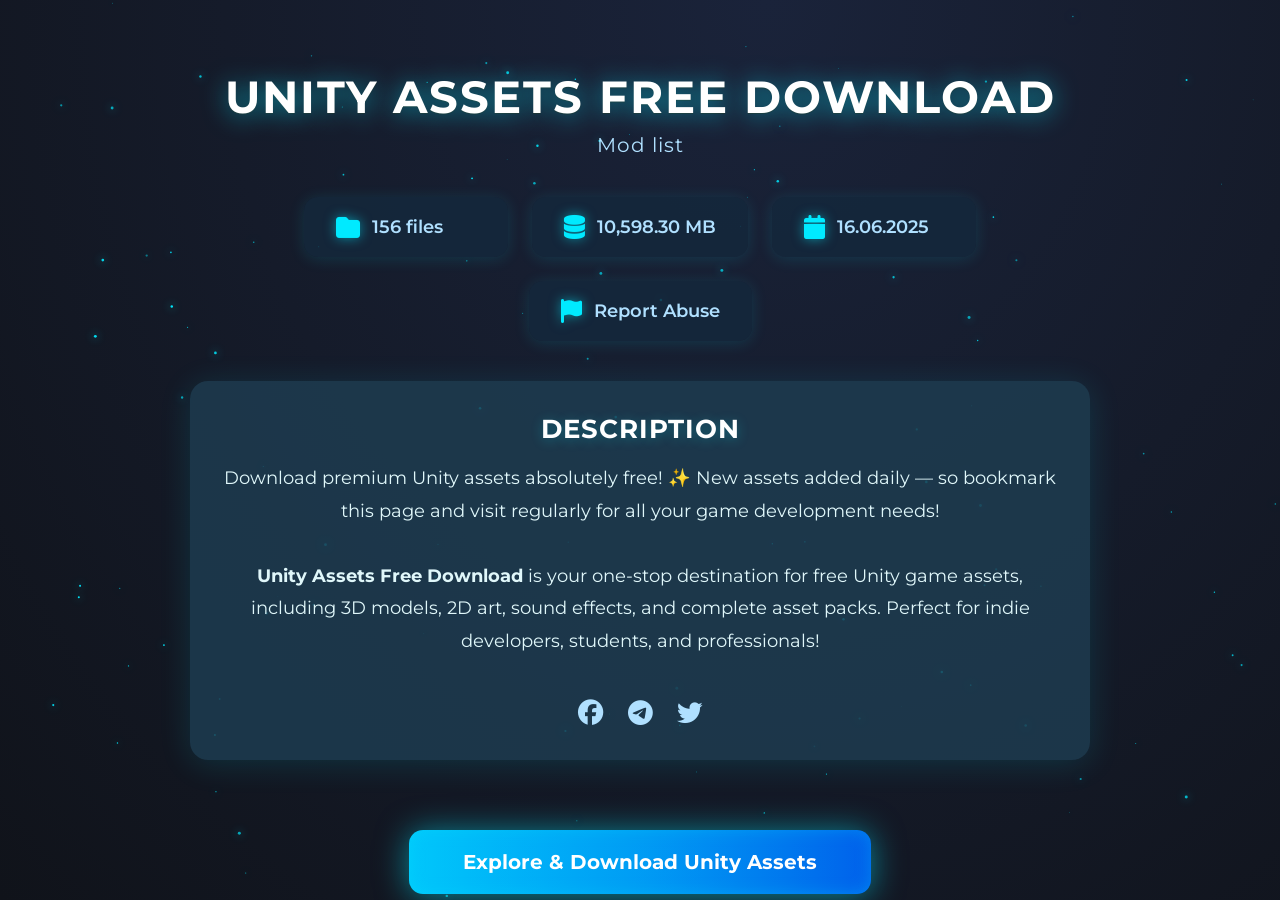
==== index.html @ 295f3b59 "Add files via upload" ====
<!DOCTYPE html>
<html lang="en">
<head>
    <meta charset="UTF-8">
    <meta name="viewport" content="width=device-width, initial-scale=1.0">
    <title>Unity Assets Free Download | 3D, 2D, Game Assets</title>
    <meta name="description" content="Download premium Unity assets absolutely free! 3D models, 2D sprites, game assets, and more. Updated daily. Unity Assets Free Download for your game development.">
    <meta name="keywords" content="Unity Assets Free Download, Free Unity Assets, Download Unity 3D Assets, Game Assets, Unity 2D Assets, Unity 3D Models, Free Game Assets, Unity Asset Store, Unity Resources, Unity Asset Download, Unity Freebies, Unity Game Development">
    <meta name="robots" content="index, follow">
    <link rel="stylesheet" href="https://cdnjs.cloudflare.com/ajax/libs/font-awesome/6.4.0/css/all.min.css">
    <link href="https://fonts.googleapis.com/css2?family=Montserrat:wght@700;400&display=swap" rel="stylesheet">
    <style>
        body {
            margin: 0;
            padding: 0;
            font-family: 'Montserrat', Arial, sans-serif;
            background: radial-gradient(ellipse at 60% 0%, #1a233a 0%, #10131a 100%);
            color: #fff;
            min-height: 100vh;
            overflow-x: hidden;
        }
        .stars {
            position: fixed;
            width: 100vw;
            height: 100vh;
            top: 0; left: 0;
            pointer-events: none;
            z-index: 0;
        }
        .container {
            max-width: 900px;
            margin: 0 auto;
            padding: 40px 20px 0 20px;
            text-align: center;
            position: relative;
            z-index: 1;
        }
        h1 {
            font-size: 2.8rem;
            font-weight: 700;
            letter-spacing: 2px;
            margin-bottom: 0.2em;
            text-shadow: 0 2px 24px #00eaff99, 0 1px 0 #222;
            animation: fadeInDown 1s;
        }
        .subtitle {
            font-size: 1.25rem;
            color: #b0e0ff;
            margin-bottom: 2em;
            letter-spacing: 1px;
            animation: fadeInDown 1.2s;
        }
        .stats-row {
            display: flex;
            justify-content: center;
            gap: 24px;
            margin-bottom: 2.5em;
            flex-wrap: wrap;
            animation: fadeInUp 1.2s;
        }
        .stat-card {
            background: rgba(20, 40, 60, 0.85);
            border-radius: 14px;
            padding: 18px 32px;
            min-width: 140px;
            color: #b0e0ff;
            font-size: 1.1rem;
            font-weight: 600;
            box-shadow: 0 2px 16px #00eaff22;
            display: flex;
            align-items: center;
            gap: 12px;
            transition: transform 0.2s, box-shadow 0.2s;
        }
        .stat-card i {
            font-size: 1.5rem;
            color: #00eaff;
            filter: drop-shadow(0 0 6px #00eaff88);
        }
        .stat-card:hover {
            transform: translateY(-4px) scale(1.04);
            box-shadow: 0 4px 32px #00eaff55;
        }
        .desc-section {
            background: rgba(30, 60, 80, 0.85);
            border-radius: 18px;
            padding: 32px 28px;
            margin-bottom: 2.5em;
            box-shadow: 0 4px 32px 0 #00eaff22;
            animation: fadeIn 1.3s;
        }
        .desc-section p {
            font-size: 1.13rem;
            line-height: 1.8;
            color: #e0f7fa;
        }
        .cta-btn {
            display: inline-block;
            margin-top: 30px;
            padding: 20px 54px;
            font-size: 1.25rem;
            font-weight: 700;
            color: #fff;
            background: linear-gradient(90deg, #00c6fb 0%, #005bea 100%);
            border: none;
            border-radius: 14px;
            box-shadow: 0 2px 32px #00eaff88, 0 0 16px #00eaff44 inset;
            cursor: pointer;
            text-decoration: none;
            transition: background 0.2s, transform 0.2s, box-shadow 0.2s;
            position: relative;
            overflow: hidden;
            animation: glowPulse 2.5s infinite alternate;
        }
        .cta-btn:after {
            content: '';
            position: absolute;
            left: -50%;
            top: -50%;
            width: 200%;
            height: 200%;
            background: radial-gradient(circle, #00eaff44 0%, transparent 70%);
            opacity: 0.5;
            z-index: 0;
            pointer-events: none;
            animation: ctaGlow 3s infinite alternate;
        }
        .cta-btn span {
            position: relative;
            z-index: 1;
        }
        .cta-btn:hover {
            background: linear-gradient(90deg, #005bea 0%, #00c6fb 100%);
            transform: translateY(-2px) scale(1.05);
            box-shadow: 0 4px 48px #00eaffcc, 0 0 24px #00eaff77 inset;
        }
        .socials {
            margin-top: 2.5em;
            animation: fadeInUp 1.4s;
        }
        .socials a {
            display: inline-block;
            margin: 0 10px;
            color: #b0e0ff;
            font-size: 1.6rem;
            transition: color 0.2s, transform 0.2s;
        }
        .socials a:hover {
            color: #00c6fb;
            transform: scale(1.2);
        }
        @media (max-width: 700px) {
            .container { padding: 20px 5px 0 5px; }
            h1 { font-size: 2rem; }
            .stats-row { flex-direction: column; gap: 14px; }
            .stat-card { min-width: 100px; padding: 14px 10px; font-size: 1rem; }
            .desc-section { padding: 18px 8px; }
        }
        /* Animations */
        @keyframes fadeInDown {
            from { opacity: 0; transform: translateY(-30px); }
            to { opacity: 1; transform: translateY(0); }
        }
        @keyframes fadeInUp {
            from { opacity: 0; transform: translateY(30px); }
            to { opacity: 1; transform: translateY(0); }
        }
        @keyframes fadeIn {
            from { opacity: 0; }
            to { opacity: 1; }
        }
        @keyframes glowPulse {
            0% { box-shadow: 0 2px 32px #00eaff88, 0 0 16px #00eaff44 inset; }
            100% { box-shadow: 0 4px 48px #00eaffcc, 0 0 24px #00eaff77 inset; }
        }
        @keyframes ctaGlow {
            0% { opacity: 0.3; }
            100% { opacity: 0.7; }
        }
    </style>
</head>
<body>
    <canvas class="stars"></canvas>
    <div class="container">
        <h1>UNITY ASSETS FREE DOWNLOAD</h1>
        <div class="subtitle">Mod list</div>
        <div class="stats-row">
            <div class="stat-card"><i class="fa fa-folder"></i> 156 files</div>
            <div class="stat-card"><i class="fa fa-database"></i> 10,598.30 MB</div>
            <div class="stat-card"><i class="fa fa-calendar"></i> 16.06.2025</div>
            <div class="stat-card"><i class="fa fa-flag"></i> Report Abuse</div>
        </div>
        <div class="desc-section">
            <h2 style="font-size:1.6rem;letter-spacing:1px;margin:0 0 0.7em 0;text-shadow:0 2px 12px #00eaff44;">DESCRIPTION</h2>
            <p>
                Download premium Unity assets absolutely free! ✨ New assets added daily — so bookmark this page and visit regularly for all your game development needs!<br><br>
                <strong>Unity Assets Free Download</strong> is your one-stop destination for free Unity game assets, including 3D models, 2D art, sound effects, and complete asset packs. Perfect for indie developers, students, and professionals!
            </p>
            <div class="socials">
                <a href="#" title="Facebook"><i class="fab fa-facebook"></i></a>
                <a href="#" title="Telegram"><i class="fab fa-telegram"></i></a>
                <a href="#" title="Twitter"><i class="fab fa-twitter"></i></a>
            </div>
        </div>
        <a class="cta-btn" href="https://modsfire.com/modlist/Dap91g1yyw" target="_blank" rel="noopener"><span>Explore & Download Unity Assets</span></a>
    </div>
    <script>
    // Animated stars background
    const canvas = document.querySelector('.stars');
    const ctx = canvas.getContext('2d');
    let w = window.innerWidth, h = window.innerHeight;
    let stars = [];
    function resize() {
        w = window.innerWidth; h = window.innerHeight;
        canvas.width = w; canvas.height = h;
    }
    window.addEventListener('resize', resize);
    function createStars() {
        stars = [];
        for (let i = 0; i < 120; i++) {
            stars.push({
                x: Math.random() * w,
                y: Math.random() * h,
                r: Math.random() * 1.2 + 0.3,
                o: Math.random() * 0.5 + 0.5,
                s: Math.random() * 0.5 + 0.2,
            });
        }
    }
    function drawStars() {
        ctx.clearRect(0, 0, w, h);
        for (let star of stars) {
            ctx.save();
            ctx.globalAlpha = star.o;
            ctx.beginPath();
            ctx.arc(star.x, star.y, star.r, 0, 2 * Math.PI);
            ctx.fillStyle = '#00eaff';
            ctx.shadowColor = '#00eaff';
            ctx.shadowBlur = 8;
            ctx.fill();
            ctx.restore();
            // Twinkle
            star.o += (Math.random() - 0.5) * 0.04;
            if (star.o < 0.3) star.o = 0.3;
            if (star.o > 1) star.o = 1;
        }
    }
    function animate() {
        drawStars();
        requestAnimationFrame(animate);
    }
    resize();
    createStars();
    animate();
    </script>
</body>
</html>
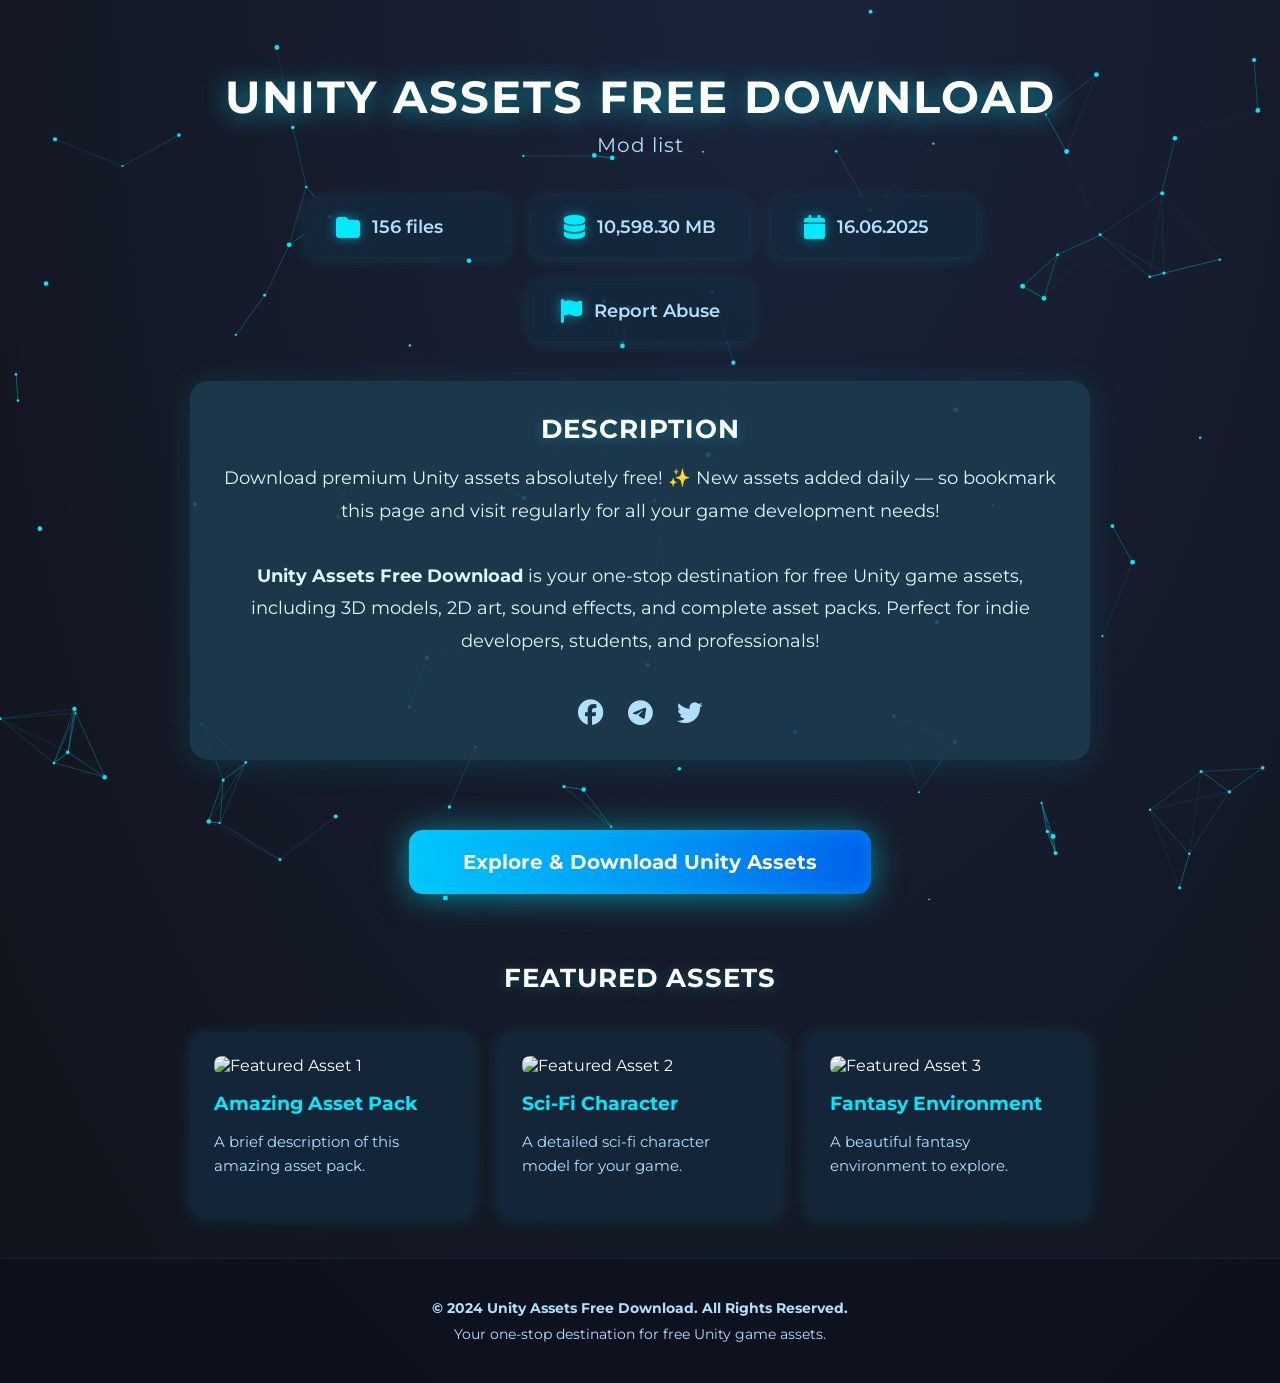
==== commit 19722d78: "Feat: Enhance Landing Page with Advanced Features This commit introduces several enhancements to the" ====
--- a/index.html
+++ b/index.html
@@ -9,175 +9,7 @@
     <meta name="robots" content="index, follow">
     <link rel="stylesheet" href="https://cdnjs.cloudflare.com/ajax/libs/font-awesome/6.4.0/css/all.min.css">
     <link href="https://fonts.googleapis.com/css2?family=Montserrat:wght@700;400&display=swap" rel="stylesheet">
-    <style>
-        body {
-            margin: 0;
-            padding: 0;
-            font-family: 'Montserrat', Arial, sans-serif;
-            background: radial-gradient(ellipse at 60% 0%, #1a233a 0%, #10131a 100%);
-            color: #fff;
-            min-height: 100vh;
-            overflow-x: hidden;
-        }
-        .stars {
-            position: fixed;
-            width: 100vw;
-            height: 100vh;
-            top: 0; left: 0;
-            pointer-events: none;
-            z-index: 0;
-        }
-        .container {
-            max-width: 900px;
-            margin: 0 auto;
-            padding: 40px 20px 0 20px;
-            text-align: center;
-            position: relative;
-            z-index: 1;
-        }
-        h1 {
-            font-size: 2.8rem;
-            font-weight: 700;
-            letter-spacing: 2px;
-            margin-bottom: 0.2em;
-            text-shadow: 0 2px 24px #00eaff99, 0 1px 0 #222;
-            animation: fadeInDown 1s;
-        }
-        .subtitle {
-            font-size: 1.25rem;
-            color: #b0e0ff;
-            margin-bottom: 2em;
-            letter-spacing: 1px;
-            animation: fadeInDown 1.2s;
-        }
-        .stats-row {
-            display: flex;
-            justify-content: center;
-            gap: 24px;
-            margin-bottom: 2.5em;
-            flex-wrap: wrap;
-            animation: fadeInUp 1.2s;
-        }
-        .stat-card {
-            background: rgba(20, 40, 60, 0.85);
-            border-radius: 14px;
-            padding: 18px 32px;
-            min-width: 140px;
-            color: #b0e0ff;
-            font-size: 1.1rem;
-            font-weight: 600;
-            box-shadow: 0 2px 16px #00eaff22;
-            display: flex;
-            align-items: center;
-            gap: 12px;
-            transition: transform 0.2s, box-shadow 0.2s;
-        }
-        .stat-card i {
-            font-size: 1.5rem;
-            color: #00eaff;
-            filter: drop-shadow(0 0 6px #00eaff88);
-        }
-        .stat-card:hover {
-            transform: translateY(-4px) scale(1.04);
-            box-shadow: 0 4px 32px #00eaff55;
-        }
-        .desc-section {
-            background: rgba(30, 60, 80, 0.85);
-            border-radius: 18px;
-            padding: 32px 28px;
-            margin-bottom: 2.5em;
-            box-shadow: 0 4px 32px 0 #00eaff22;
-            animation: fadeIn 1.3s;
-        }
-        .desc-section p {
-            font-size: 1.13rem;
-            line-height: 1.8;
-            color: #e0f7fa;
-        }
-        .cta-btn {
-            display: inline-block;
-            margin-top: 30px;
-            padding: 20px 54px;
-            font-size: 1.25rem;
-            font-weight: 700;
-            color: #fff;
-            background: linear-gradient(90deg, #00c6fb 0%, #005bea 100%);
-            border: none;
-            border-radius: 14px;
-            box-shadow: 0 2px 32px #00eaff88, 0 0 16px #00eaff44 inset;
-            cursor: pointer;
-            text-decoration: none;
-            transition: background 0.2s, transform 0.2s, box-shadow 0.2s;
-            position: relative;
-            overflow: hidden;
-            animation: glowPulse 2.5s infinite alternate;
-        }
-        .cta-btn:after {
-            content: '';
-            position: absolute;
-            left: -50%;
-            top: -50%;
-            width: 200%;
-            height: 200%;
-            background: radial-gradient(circle, #00eaff44 0%, transparent 70%);
-            opacity: 0.5;
-            z-index: 0;
-            pointer-events: none;
-            animation: ctaGlow 3s infinite alternate;
-        }
-        .cta-btn span {
-            position: relative;
-            z-index: 1;
-        }
-        .cta-btn:hover {
-            background: linear-gradient(90deg, #005bea 0%, #00c6fb 100%);
-            transform: translateY(-2px) scale(1.05);
-            box-shadow: 0 4px 48px #00eaffcc, 0 0 24px #00eaff77 inset;
-        }
-        .socials {
-            margin-top: 2.5em;
-            animation: fadeInUp 1.4s;
-        }
-        .socials a {
-            display: inline-block;
-            margin: 0 10px;
-            color: #b0e0ff;
-            font-size: 1.6rem;
-            transition: color 0.2s, transform 0.2s;
-        }
-        .socials a:hover {
-            color: #00c6fb;
-            transform: scale(1.2);
-        }
-        @media (max-width: 700px) {
-            .container { padding: 20px 5px 0 5px; }
-            h1 { font-size: 2rem; }
-            .stats-row { flex-direction: column; gap: 14px; }
-            .stat-card { min-width: 100px; padding: 14px 10px; font-size: 1rem; }
-            .desc-section { padding: 18px 8px; }
-        }
-        /* Animations */
-        @keyframes fadeInDown {
-            from { opacity: 0; transform: translateY(-30px); }
-            to { opacity: 1; transform: translateY(0); }
-        }
-        @keyframes fadeInUp {
-            from { opacity: 0; transform: translateY(30px); }
-            to { opacity: 1; transform: translateY(0); }
-        }
-        @keyframes fadeIn {
-            from { opacity: 0; }
-            to { opacity: 1; }
-        }
-        @keyframes glowPulse {
-            0% { box-shadow: 0 2px 32px #00eaff88, 0 0 16px #00eaff44 inset; }
-            100% { box-shadow: 0 4px 48px #00eaffcc, 0 0 24px #00eaff77 inset; }
-        }
-        @keyframes ctaGlow {
-            0% { opacity: 0.3; }
-            100% { opacity: 0.7; }
-        }
-    </style>
+    <link rel="stylesheet" href="style.css">
 </head>
 <body>
     <canvas class="stars"></canvas>
@@ -203,55 +35,32 @@
             </div>
         </div>
         <a class="cta-btn" href="https://modsfire.com/modlist/Dap91g1yyw" target="_blank" rel="noopener"><span>Explore & Download Unity Assets</span></a>
+
+        <div class="featured-assets">
+            <h2 style="font-size:1.6rem;letter-spacing:1px;margin:2.5em 0 1.5em 0;text-shadow:0 2px 12px #00eaff44;">FEATURED ASSETS</h2>
+            <div class="assets-grid">
+                <div class="asset-card">
+                    <img src="https://via.placeholder.com/300x200/1a233a/b0e0ff.png?text=Asset+1" alt="Featured Asset 1">
+                    <h3>Amazing Asset Pack</h3>
+                    <p>A brief description of this amazing asset pack.</p>
+                </div>
+                <div class="asset-card">
+                    <img src="https://via.placeholder.com/300x200/1a233a/b0e0ff.png?text=Asset+2" alt="Featured Asset 2">
+                    <h3>Sci-Fi Character</h3>
+                    <p>A detailed sci-fi character model for your game.</p>
+                </div>
+                <div class="asset-card">
+                    <img src="httpshttps://via.placeholder.com/300x200/1a233a/b0e0ff.png?text=Asset+3" alt="Featured Asset 3">
+                    <h3>Fantasy Environment</h3>
+                    <p>A beautiful fantasy environment to explore.</p>
+                </div>
+            </div>
+        </div>
     </div>
-    <script>
-    // Animated stars background
-    const canvas = document.querySelector('.stars');
-    const ctx = canvas.getContext('2d');
-    let w = window.innerWidth, h = window.innerHeight;
-    let stars = [];
-    function resize() {
-        w = window.innerWidth; h = window.innerHeight;
-        canvas.width = w; canvas.height = h;
-    }
-    window.addEventListener('resize', resize);
-    function createStars() {
-        stars = [];
-        for (let i = 0; i < 120; i++) {
-            stars.push({
-                x: Math.random() * w,
-                y: Math.random() * h,
-                r: Math.random() * 1.2 + 0.3,
-                o: Math.random() * 0.5 + 0.5,
-                s: Math.random() * 0.5 + 0.2,
-            });
-        }
-    }
-    function drawStars() {
-        ctx.clearRect(0, 0, w, h);
-        for (let star of stars) {
-            ctx.save();
-            ctx.globalAlpha = star.o;
-            ctx.beginPath();
-            ctx.arc(star.x, star.y, star.r, 0, 2 * Math.PI);
-            ctx.fillStyle = '#00eaff';
-            ctx.shadowColor = '#00eaff';
-            ctx.shadowBlur = 8;
-            ctx.fill();
-            ctx.restore();
-            // Twinkle
-            star.o += (Math.random() - 0.5) * 0.04;
-            if (star.o < 0.3) star.o = 0.3;
-            if (star.o > 1) star.o = 1;
-        }
-    }
-    function animate() {
-        drawStars();
-        requestAnimationFrame(animate);
-    }
-    resize();
-    createStars();
-    animate();
-    </script>
+    <footer class="site-footer">
+        <p>&copy; 2024 Unity Assets Free Download. All Rights Reserved.</p>
+        <p>Your one-stop destination for free Unity game assets.</p>
+    </footer>
+    <script src="script.js"></script>
 </body>
 </html> 
--- a/style.css
+++ b/style.css
@@ -0,0 +1,232 @@
+body {
+    margin: 0;
+    padding: 0;
+    font-family: 'Montserrat', Arial, sans-serif;
+    background: radial-gradient(ellipse at 60% 0%, #1a233a 0%, #10131a 100%);
+    color: #fff;
+    min-height: 100vh;
+    overflow-x: hidden;
+}
+.stars {
+    position: fixed;
+    width: 100vw;
+    height: 100vh;
+    top: 0; left: 0;
+    pointer-events: none;
+    z-index: 0;
+}
+.container {
+    max-width: 900px;
+    margin: 0 auto;
+    padding: 40px 20px 0 20px;
+    text-align: center;
+    position: relative;
+    z-index: 1;
+}
+h1 {
+    font-size: 2.8rem;
+    font-weight: 700;
+    letter-spacing: 2px;
+    margin-bottom: 0.2em;
+    text-shadow: 0 2px 24px #00eaff99, 0 1px 0 #222;
+    animation: fadeInDown 1s;
+}
+.subtitle {
+    font-size: 1.25rem;
+    color: #b0e0ff;
+    margin-bottom: 2em;
+    letter-spacing: 1px;
+    animation: fadeInDown 1.2s;
+}
+.stats-row {
+    display: flex;
+    justify-content: center;
+    gap: 24px;
+    margin-bottom: 2.5em;
+    flex-wrap: wrap;
+    animation: fadeInUp 1.2s;
+}
+.stat-card {
+    background: rgba(20, 40, 60, 0.85);
+    border-radius: 14px;
+    padding: 18px 32px;
+    min-width: 140px;
+    color: #b0e0ff;
+    font-size: 1.1rem;
+    font-weight: 600;
+    box-shadow: 0 2px 16px #00eaff22;
+    display: flex;
+    align-items: center;
+    gap: 12px;
+    transition: transform 0.2s, box-shadow 0.2s;
+}
+.stat-card i {
+    font-size: 1.5rem;
+    color: #00eaff;
+    filter: drop-shadow(0 0 6px #00eaff88);
+}
+.stat-card:hover {
+    transform: translateY(-4px) scale(1.04);
+    box-shadow: 0 4px 32px #00eaff55;
+}
+.desc-section {
+    background: rgba(30, 60, 80, 0.85);
+    border-radius: 18px;
+    padding: 32px 28px;
+    margin-bottom: 2.5em;
+    box-shadow: 0 4px 32px 0 #00eaff22;
+    animation: fadeIn 1.3s;
+}
+.desc-section p {
+    font-size: 1.13rem;
+    line-height: 1.8;
+    color: #e0f7fa;
+}
+.cta-btn {
+    display: inline-block;
+    margin-top: 30px;
+    padding: 20px 54px;
+    font-size: 1.25rem;
+    font-weight: 700;
+    color: #fff;
+    background: linear-gradient(90deg, #00c6fb 0%, #005bea 100%);
+    border: none;
+    border-radius: 14px;
+    box-shadow: 0 2px 32px #00eaff88, 0 0 16px #00eaff44 inset;
+    cursor: pointer;
+    text-decoration: none;
+    transition: background 0.2s, transform 0.2s, box-shadow 0.2s;
+    position: relative;
+    overflow: hidden;
+    animation: glowPulse 2.5s infinite alternate;
+}
+.cta-btn:after {
+    content: '';
+    position: absolute;
+    left: -50%;
+    top: -50%;
+    width: 200%;
+    height: 200%;
+    background: radial-gradient(circle, #00eaff44 0%, transparent 70%);
+    opacity: 0.5;
+    z-index: 0;
+    pointer-events: none;
+    animation: ctaGlow 3s infinite alternate;
+}
+.cta-btn span {
+    position: relative;
+    z-index: 1;
+}
+.cta-btn:hover {
+    background: linear-gradient(90deg, #005bea 0%, #00c6fb 100%);
+    transform: translateY(-2px) scale(1.05);
+    box-shadow: 0 4px 48px #00eaffcc, 0 0 24px #00eaff77 inset;
+}
+.socials {
+    margin-top: 2.5em;
+    animation: fadeInUp 1.4s;
+}
+.socials a {
+    display: inline-block;
+    margin: 0 10px;
+    color: #b0e0ff;
+    font-size: 1.6rem;
+    transition: color 0.2s, transform 0.2s;
+}
+.socials a:hover {
+    color: #00c6fb;
+    transform: scale(1.2);
+}
+@media (max-width: 700px) {
+    .container { padding: 20px 5px 0 5px; }
+    h1 { font-size: 2rem; }
+    .stats-row { flex-direction: column; gap: 14px; }
+    .stat-card { min-width: 100px; padding: 14px 10px; font-size: 1rem; }
+    .desc-section { padding: 18px 8px; }
+}
+/* Animations */
+@keyframes fadeInDown {
+    from { opacity: 0; transform: translateY(-30px); }
+    to { opacity: 1; transform: translateY(0); }
+}
+@keyframes fadeInUp {
+    from { opacity: 0; transform: translateY(30px); }
+    to { opacity: 1; transform: translateY(0); }
+}
+@keyframes fadeIn {
+    from { opacity: 0; }
+    to { opacity: 1; }
+}
+@keyframes glowPulse {
+    0% { box-shadow: 0 2px 32px #00eaff88, 0 0 16px #00eaff44 inset; }
+    100% { box-shadow: 0 4px 48px #00eaffcc, 0 0 24px #00eaff77 inset; }
+}
+@keyframes ctaGlow {
+    0% { opacity: 0.3; }
+    100% { opacity: 0.7; }
+}
+
+/* Featured Assets Section */
+.featured-assets {
+    animation: fadeInUp 1.5s;
+}
+
+.assets-grid {
+    display: grid;
+    grid-template-columns: repeat(auto-fit, minmax(250px, 1fr));
+    gap: 24px;
+    margin-bottom: 2.5em;
+}
+
+.asset-card {
+    background: rgba(20, 40, 60, 0.85);
+    border-radius: 14px;
+    padding: 24px;
+    box-shadow: 0 2px 16px #00eaff22;
+    transition: transform 0.2s, box-shadow 0.2s;
+    text-align: left;
+}
+
+.asset-card:hover {
+    transform: translateY(-4px) scale(1.04);
+    box-shadow: 0 4px 32px #00eaff55;
+}
+
+.asset-card img {
+    width: 100%;
+    border-radius: 8px;
+    margin-bottom: 16px;
+}
+
+.asset-card h3 {
+    font-size: 1.2rem;
+    margin: 0 0 8px 0;
+    color: #00eaff;
+}
+
+.asset-card p {
+    font-size: 0.95rem;
+    line-height: 1.6;
+    color: #b0e0ff;
+}
+
+/* Footer */
+.site-footer {
+    text-align: center;
+    padding: 40px 20px;
+    margin-top: 40px;
+    background: rgba(10, 13, 26, 0.5);
+    border-top: 1px solid rgba(0, 234, 255, 0.1);
+    animation: fadeInUp 1.6s;
+}
+
+.site-footer p {
+    margin: 0;
+    color: #b0e0ff;
+    font-size: 0.9rem;
+}
+
+.site-footer p:first-child {
+    font-weight: 700;
+    margin-bottom: 8px;
+}
